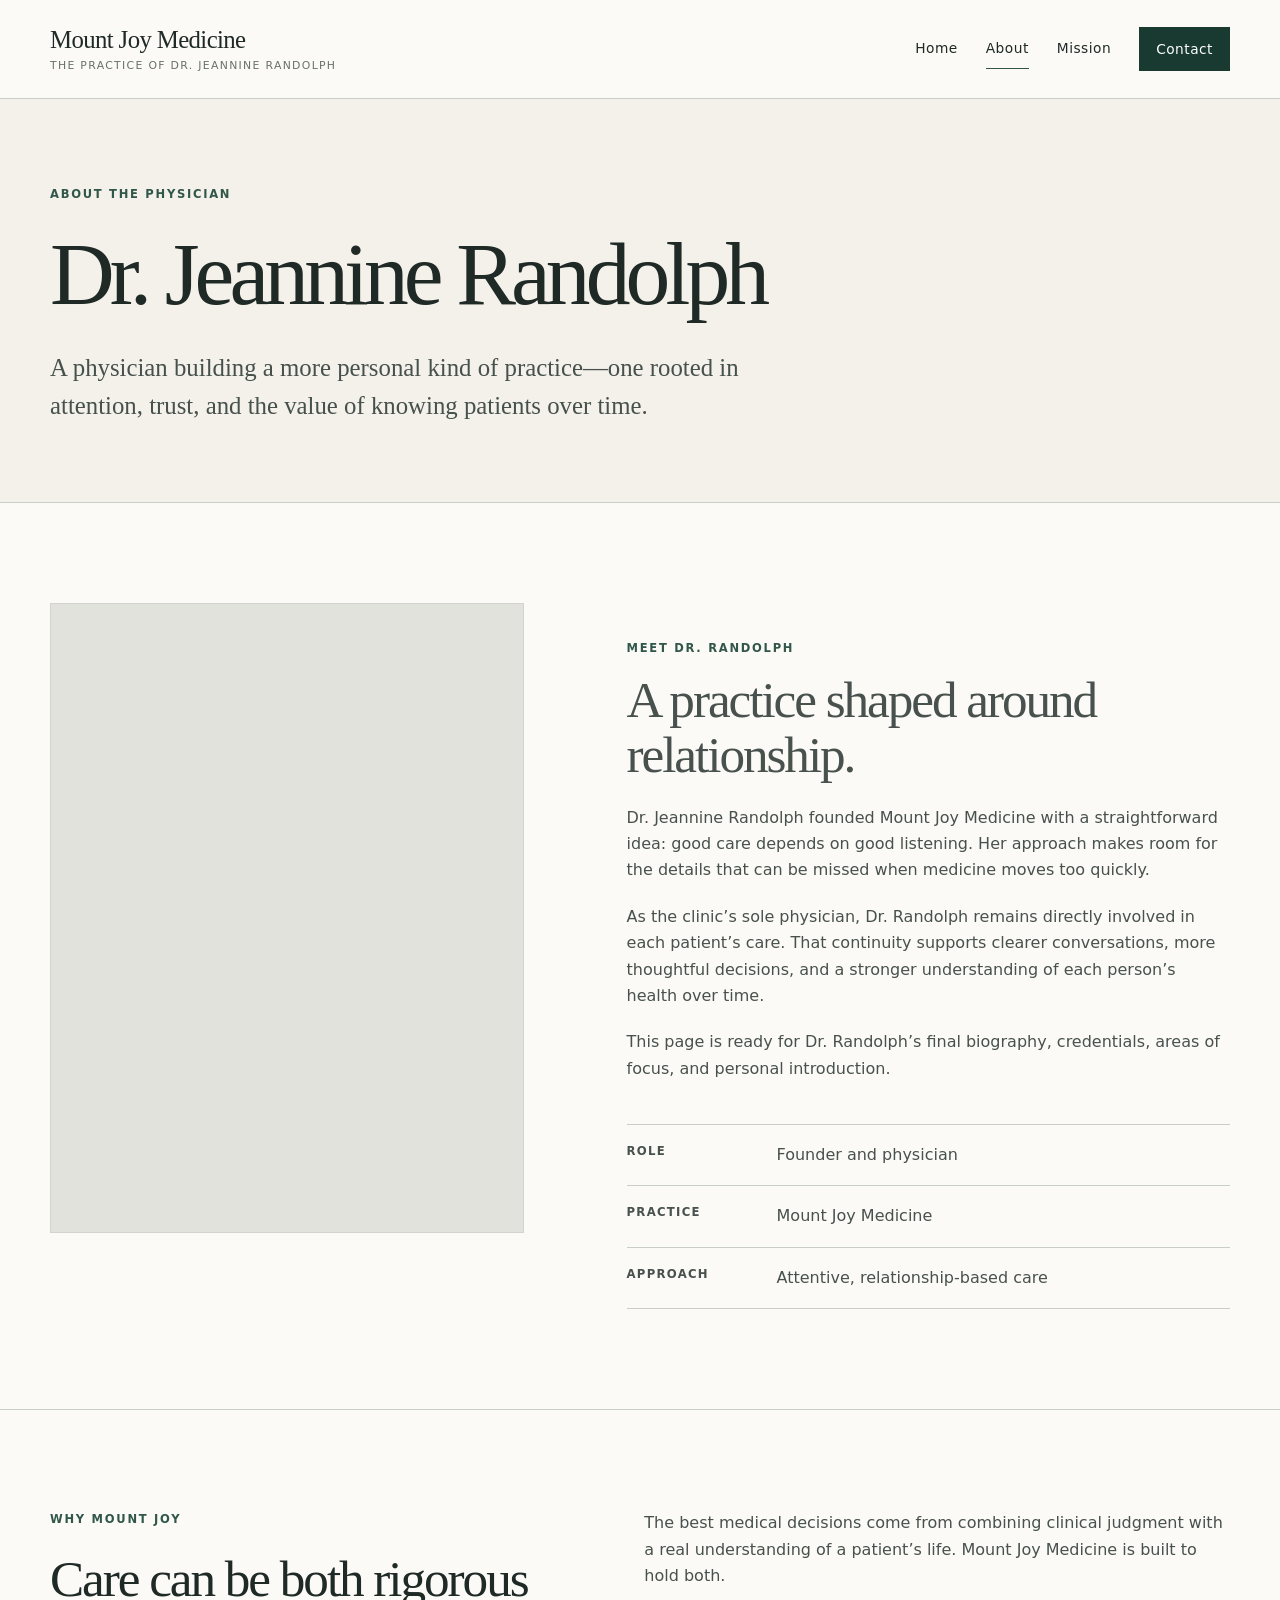
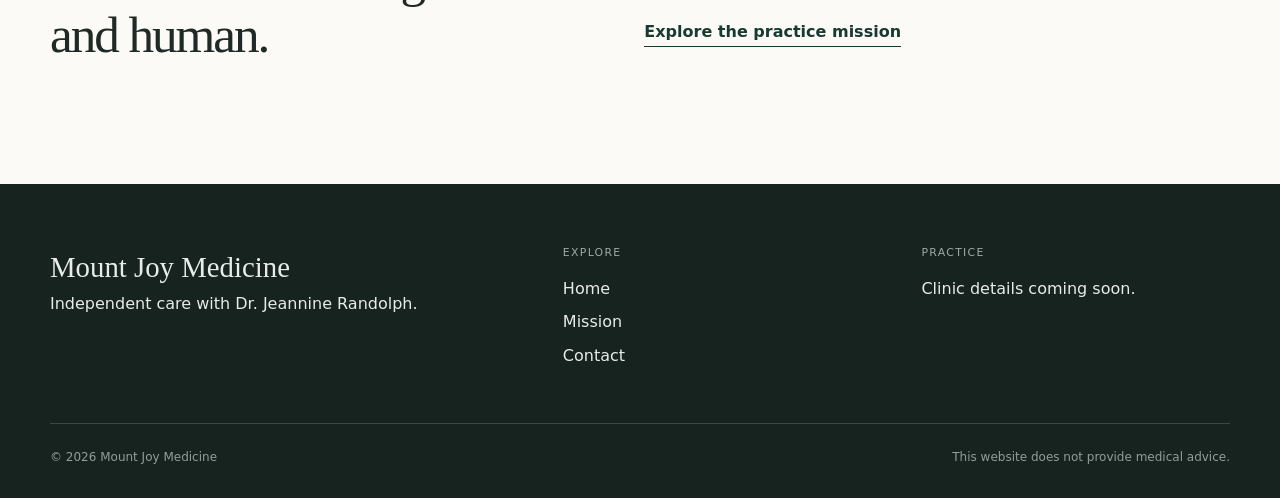
==== about.html @ 2fd11058 "Build Mount Joy Medicine website" ====
<!doctype html>
<html lang="en">
<head>
  <meta charset="utf-8">
  <meta name="viewport" content="width=device-width, initial-scale=1">
  <meta name="description" content="Meet Dr. Jeannine Randolph, founder and physician at Mount Joy Medicine.">
  <title>About Dr. Jeannine Randolph | Mount Joy Medicine</title>
  <link rel="stylesheet" href="styles.css">
</head>
<body>
  <a class="skip-link" href="#main">Skip to content</a>
  <header class="site-header">
    <div class="container header-inner">
      <a class="brand" href="index.html" aria-label="Mount Joy Medicine home"><span class="brand-name">Mount Joy Medicine</span><span class="brand-note">The practice of Dr. Jeannine Randolph</span></a>
      <nav class="site-nav" aria-label="Primary navigation"><a href="index.html">Home</a><a href="about.html" aria-current="page">About</a><a href="mission.html">Mission</a><a class="nav-contact" href="contact.html">Contact</a></nav>
    </div>
  </header>

  <main id="main">
    <section class="page-hero">
      <div class="container">
        <p class="eyebrow">About the physician</p>
        <h1>Dr. Jeannine Randolph</h1>
        <p class="lead">A physician building a more personal kind of practice—one rooted in attention, trust, and the value of knowing patients over time.</p>
      </div>
    </section>

    <section class="section">
      <div class="container profile-grid">
        <!-- Reserved for a future portrait of Dr. Randolph. -->
        <div class="media-blank portrait" role="img" aria-label="Future portrait of Dr. Jeannine Randolph"></div>
        <div class="profile-copy body-copy">
          <p class="eyebrow">Meet Dr. Randolph</p>
          <h2>A practice shaped around relationship.</h2>
          <p>Dr. Jeannine Randolph founded Mount Joy Medicine with a straightforward idea: good care depends on good listening. Her approach makes room for the details that can be missed when medicine moves too quickly.</p>
          <p>As the clinic’s sole physician, Dr. Randolph remains directly involved in each patient’s care. That continuity supports clearer conversations, more thoughtful decisions, and a stronger understanding of each person’s health over time.</p>
          <p>This page is ready for Dr. Randolph’s final biography, credentials, areas of focus, and personal introduction.</p>
          <ul class="detail-list">
            <li><strong>Role</strong><span>Founder and physician</span></li>
            <li><strong>Practice</strong><span>Mount Joy Medicine</span></li>
            <li><strong>Approach</strong><span>Attentive, relationship-based care</span></li>
          </ul>
        </div>
      </div>
    </section>

    <section class="section section-rule">
      <div class="container intro-grid">
        <div><p class="eyebrow">Why Mount Joy</p><h2>Care can be both rigorous and human.</h2></div>
        <div class="body-copy"><p>The best medical decisions come from combining clinical judgment with a real understanding of a patient’s life. Mount Joy Medicine is built to hold both.</p><a class="text-link" href="mission.html">Explore the practice mission</a></div>
      </div>
    </section>
  </main>

  <footer class="site-footer">
    <div class="container"><div class="footer-grid"><div><div class="footer-brand">Mount Joy Medicine</div><p>Independent care with Dr. Jeannine Randolph.</p></div><div><p class="footer-heading">Explore</p><div class="footer-links"><a href="index.html">Home</a><a href="mission.html">Mission</a><a href="contact.html">Contact</a></div></div><div><p class="footer-heading">Practice</p><p>Clinic details coming soon.</p></div></div><div class="footer-meta"><span>&copy; <span data-year></span> Mount Joy Medicine</span><span>This website does not provide medical advice.</span></div></div>
  </footer>
  <script src="script.js"></script>
</body>
</html>
---- styles.css ----
:root {
  --paper: #f4f1ea;
  --paper-light: #fbfaf7;
  --ink: #1f2926;
  --muted: #69716d;
  --line: #c9cec8;
  --green: #31564a;
  --green-dark: #183a31;
  --clay: #b36f52;
  --max: 1180px;
}

* { box-sizing: border-box; }
html { scroll-behavior: smooth; }
body {
  margin: 0;
  color: var(--ink);
  background: var(--paper-light);
  font-family: Inter, ui-sans-serif, system-ui, -apple-system, BlinkMacSystemFont, "Segoe UI", sans-serif;
  font-size: 16px;
  line-height: 1.65;
}

a { color: inherit; }
img { display: block; max-width: 100%; }
.container { width: min(calc(100% - 40px), var(--max)); margin-inline: auto; }
.skip-link { position: fixed; top: 12px; left: 12px; z-index: 20; padding: 8px 12px; background: white; transform: translateY(-160%); }
.skip-link:focus { transform: translateY(0); }

.site-header { background: var(--paper-light); border-bottom: 1px solid var(--line); }
.header-inner { min-height: 98px; display: flex; align-items: center; justify-content: space-between; gap: 36px; }
.brand { text-decoration: none; display: inline-flex; flex-direction: column; line-height: 1.1; }
.brand-name { font-family: Georgia, "Times New Roman", serif; font-size: 1.55rem; letter-spacing: -0.025em; }
.brand-note { margin-top: 7px; color: var(--muted); font-size: .68rem; letter-spacing: .12em; text-transform: uppercase; }
.site-nav { display: flex; align-items: center; gap: 28px; }
.site-nav a { font-size: .86rem; letter-spacing: .035em; text-decoration: none; padding-block: 8px; border-bottom: 1px solid transparent; }
.site-nav a:hover, .site-nav a[aria-current="page"] { border-color: var(--green); }
.site-nav .nav-contact { padding: 10px 16px; color: white; background: var(--green-dark); border: 1px solid var(--green-dark); }

h1, h2, h3, p { margin-top: 0; }
h1, h2, h3 { font-family: Georgia, "Times New Roman", serif; font-weight: 400; line-height: 1.08; }
h1 { max-width: 820px; margin-bottom: 26px; font-size: clamp(3rem, 7vw, 6.3rem); letter-spacing: -.055em; }
h2 { margin-bottom: 22px; font-size: clamp(2.15rem, 4vw, 4rem); letter-spacing: -.04em; }
h3 { margin-bottom: 12px; font-size: 1.45rem; }
.eyebrow { margin-bottom: 22px; color: var(--green); font-size: .72rem; font-weight: 700; letter-spacing: .15em; text-transform: uppercase; }
.lead { max-width: 700px; color: #46504c; font-family: Georgia, "Times New Roman", serif; font-size: clamp(1.18rem, 2vw, 1.55rem); line-height: 1.55; }
.text-link { display: inline-block; margin-top: 10px; color: var(--green-dark); font-weight: 650; text-decoration: none; border-bottom: 1px solid currentColor; }

.hero { padding: 70px 0 88px; background: var(--paper); }
.hero-grid { display: grid; grid-template-columns: minmax(0, 1.03fr) minmax(320px, .97fr); gap: clamp(42px, 7vw, 100px); align-items: center; }
.hero-copy { padding-block: 36px; }
.hero-copy h1 { font-size: clamp(3.5rem, 7vw, 6.8rem); }
.hero-actions { display: flex; flex-wrap: wrap; gap: 14px; margin-top: 36px; }
.button { display: inline-block; padding: 13px 20px; color: white; background: var(--green-dark); border: 1px solid var(--green-dark); text-decoration: none; font-size: .87rem; font-weight: 650; letter-spacing: .03em; }
.button.secondary { color: var(--green-dark); background: transparent; }
.media-blank { min-height: 560px; background: #e1e2dc; border: 1px solid #d2d4ce; }
.media-blank.portrait { min-height: 630px; }
.media-blank.wide { min-height: 360px; }

.section { padding: 100px 0; }
.section-rule { border-top: 1px solid var(--line); }
.section-head { display: grid; grid-template-columns: .7fr 1.3fr; gap: 40px; margin-bottom: 56px; }
.section-head .eyebrow { padding-top: 10px; }
.intro-grid { display: grid; grid-template-columns: .9fr 1.1fr; gap: clamp(50px, 9vw, 130px); align-items: start; }
.body-copy { max-width: 640px; color: #48514d; }
.body-copy p { margin-bottom: 1.25em; }
.care-list { display: grid; grid-template-columns: repeat(3, 1fr); border-top: 1px solid var(--line); }
.care-item { min-height: 240px; padding: 34px 34px 26px 0; border-bottom: 1px solid var(--line); }
.care-item + .care-item { padding-left: 34px; border-left: 1px solid var(--line); }
.care-number { display: block; margin-bottom: 62px; color: var(--clay); font-family: Georgia, serif; font-size: .9rem; }
.care-item p { color: var(--muted); font-size: .92rem; }
.statement-band { padding: 82px 0; color: white; background: var(--green-dark); }
.statement-band blockquote { max-width: 980px; margin: 0; font-family: Georgia, serif; font-size: clamp(2rem, 4.5vw, 4.25rem); line-height: 1.16; letter-spacing: -.035em; }

.page-hero { padding: 86px 0 76px; background: var(--paper); border-bottom: 1px solid var(--line); }
.page-hero .lead { margin-bottom: 0; }
.profile-grid { display: grid; grid-template-columns: .88fr 1.12fr; gap: clamp(52px, 8vw, 110px); align-items: start; }
.profile-copy { padding-top: 36px; }
.detail-list { margin: 42px 0 0; padding: 0; list-style: none; border-top: 1px solid var(--line); }
.detail-list li { display: grid; grid-template-columns: 130px 1fr; gap: 20px; padding: 17px 0; border-bottom: 1px solid var(--line); }
.detail-list strong { font-size: .73rem; letter-spacing: .11em; text-transform: uppercase; }
.principles { display: grid; grid-template-columns: repeat(2, 1fr); gap: 0 70px; counter-reset: principle; }
.principle { position: relative; padding: 34px 0 46px 54px; border-top: 1px solid var(--line); counter-increment: principle; }
.principle::before { content: "0" counter(principle); position: absolute; left: 0; top: 38px; color: var(--clay); font-family: Georgia, serif; }
.mission-line { max-width: 990px; margin: 0; font-family: Georgia, serif; font-size: clamp(2.6rem, 5.8vw, 5.5rem); line-height: 1.08; letter-spacing: -.045em; }

.contact-grid { display: grid; grid-template-columns: .78fr 1.22fr; gap: clamp(60px, 10vw, 140px); }
.contact-panel { padding: 34px 0; border-top: 1px solid var(--line); border-bottom: 1px solid var(--line); }
.contact-panel p { color: var(--muted); }
.contact-card { align-self: start; padding: clamp(34px, 5vw, 62px); color: var(--paper-light); background: var(--green-dark); }
.contact-card .eyebrow { color: #b7c8c1; }
.contact-card h2 { margin-bottom: 40px; }
.contact-method { padding: 21px 0; border-top: 1px solid rgba(255, 255, 255, .28); }
.contact-method:last-of-type { border-bottom: 1px solid rgba(255, 255, 255, .28); }
.contact-label { display: block; margin-bottom: 6px; color: #b7c8c1; font-size: .68rem; font-weight: 700; letter-spacing: .12em; text-transform: uppercase; }
.contact-method a { color: white; font-family: Georgia, "Times New Roman", serif; font-size: clamp(1.25rem, 2.5vw, 1.85rem); text-decoration-thickness: 1px; text-underline-offset: 5px; overflow-wrap: anywhere; }
.contact-caution { margin: 32px 0 0; color: #c8d1cd; font-size: .82rem; }
.contact-caution strong { color: white; }
.contact-form { display: grid; grid-template-columns: 1fr 1fr; gap: 22px; }
.field { display: flex; flex-direction: column; gap: 7px; }
.field.full { grid-column: 1 / -1; }
label { font-size: .75rem; font-weight: 700; letter-spacing: .08em; text-transform: uppercase; }
input, textarea { width: 100%; padding: 13px 2px; color: var(--ink); background: transparent; border: 0; border-bottom: 1px solid #929a95; border-radius: 0; font: inherit; }
textarea { min-height: 120px; resize: vertical; }
input:focus, textarea:focus { outline: 2px solid transparent; border-color: var(--green-dark); box-shadow: 0 1px 0 var(--green-dark); }
.form-note { grid-column: 1 / -1; color: var(--muted); font-size: .8rem; }
.form-status { min-height: 26px; color: var(--green-dark); font-weight: 650; }

.site-footer { padding: 60px 0 30px; color: #e7ece8; background: #16231f; }
.footer-grid { display: grid; grid-template-columns: 1.2fr .8fr .8fr; gap: 50px; padding-bottom: 54px; }
.footer-brand { font-family: Georgia, serif; font-size: 1.8rem; }
.footer-heading { margin-bottom: 14px; color: #9eaaa4; font-size: .68rem; letter-spacing: .12em; text-transform: uppercase; }
.footer-links { display: flex; flex-direction: column; align-items: flex-start; gap: 7px; }
.footer-links a { color: inherit; text-decoration: none; }
.footer-meta { display: flex; justify-content: space-between; gap: 20px; padding-top: 24px; color: #929e98; border-top: 1px solid #3b4943; font-size: .75rem; }

@media (max-width: 820px) {
  .header-inner { padding: 24px 0; align-items: flex-start; flex-direction: column; gap: 20px; }
  .site-nav { width: 100%; gap: 18px; overflow-x: auto; padding-bottom: 3px; }
  .site-nav .nav-contact { margin-left: auto; }
  .hero-grid, .section-head, .intro-grid, .profile-grid, .contact-grid { grid-template-columns: 1fr; }
  .hero { padding-top: 34px; }
  .hero-copy { padding-bottom: 0; }
  .media-blank, .media-blank.portrait { min-height: 450px; }
  .care-list { grid-template-columns: 1fr; }
  .care-item, .care-item + .care-item { min-height: 0; padding: 28px 0; border-left: 0; }
  .care-number { margin-bottom: 26px; }
  .principles { grid-template-columns: 1fr; }
  .footer-grid { grid-template-columns: 1fr 1fr; }
  .footer-grid > :first-child { grid-column: 1 / -1; }
}

@media (max-width: 540px) {
  .container { width: min(calc(100% - 28px), var(--max)); }
  .site-nav { flex-wrap: wrap; overflow: visible; }
  .site-nav .nav-contact { margin-left: 0; }
  .section { padding: 72px 0; }
  .page-hero { padding: 66px 0 60px; }
  .media-blank, .media-blank.portrait { min-height: 350px; }
  .contact-form, .footer-grid { grid-template-columns: 1fr; }
  .footer-grid > :first-child { grid-column: auto; }
  .footer-meta { flex-direction: column; }
}

@media (prefers-reduced-motion: reduce) { html { scroll-behavior: auto; } }
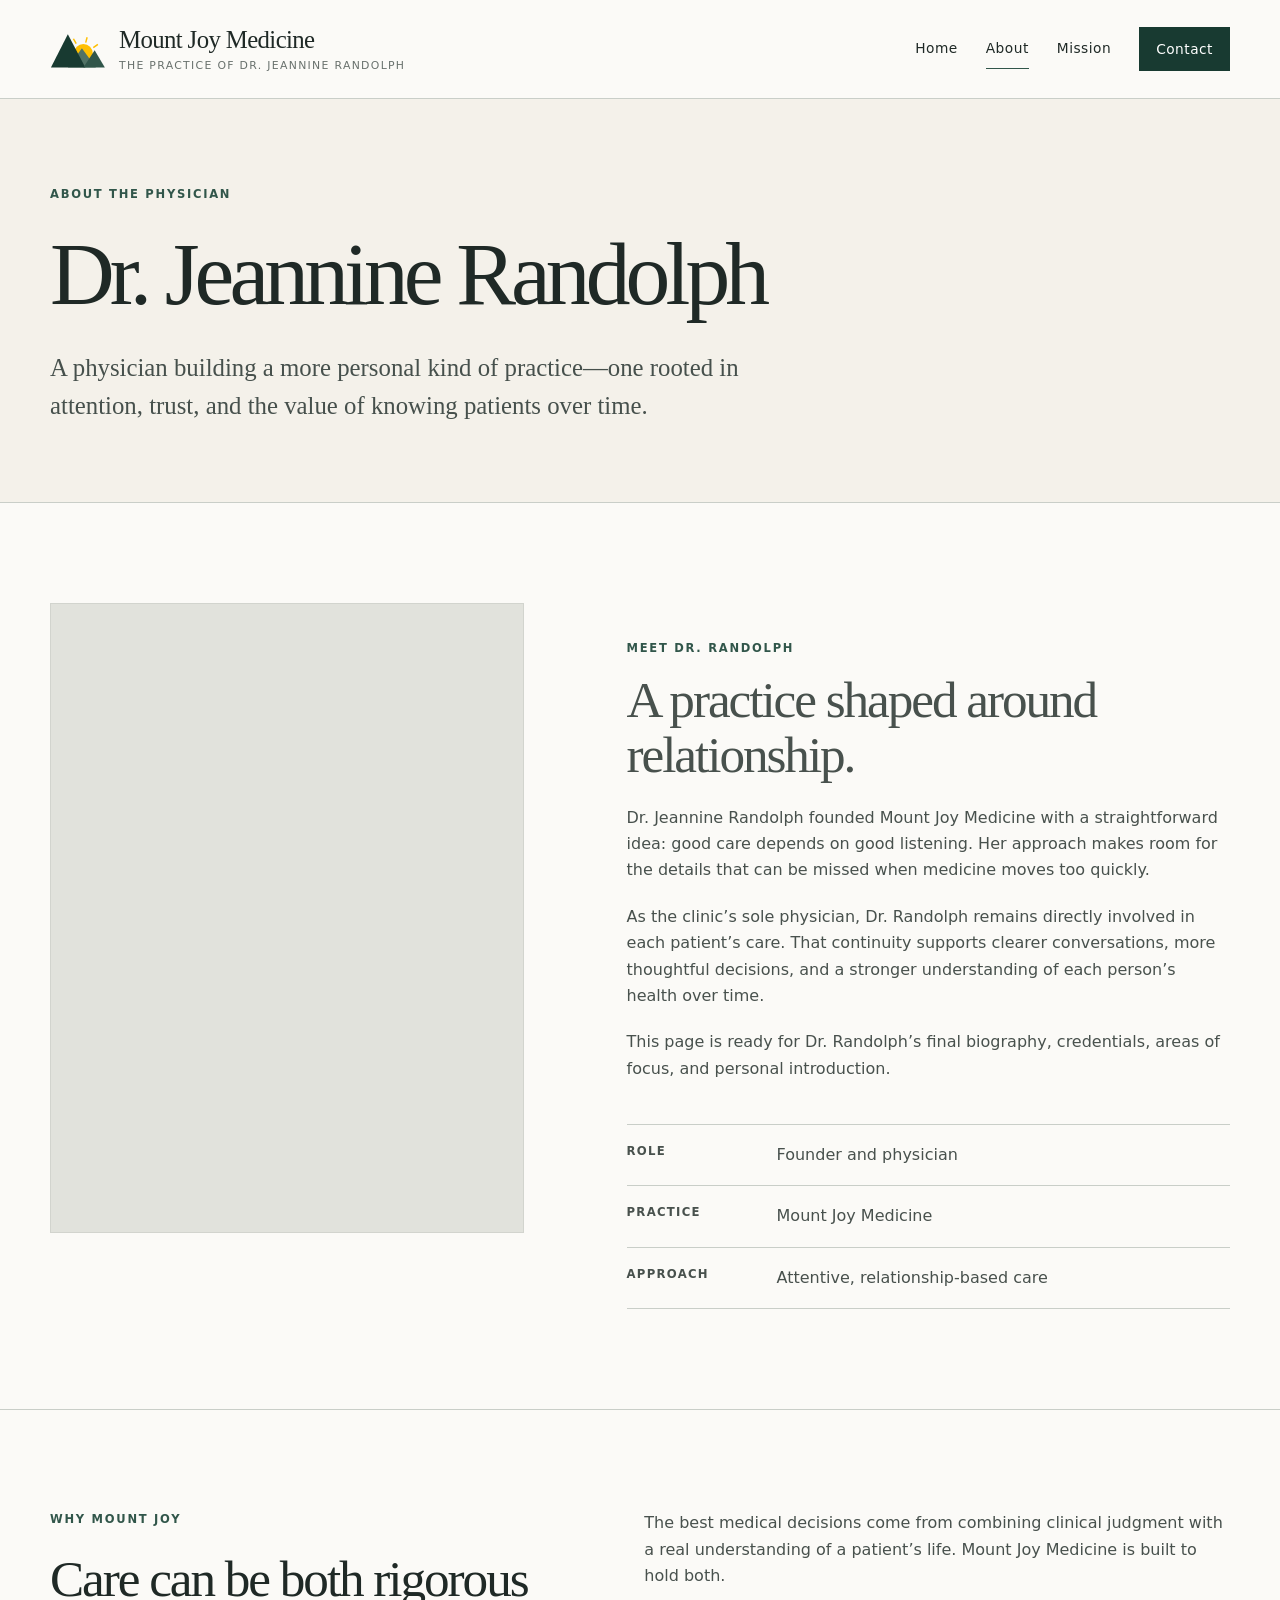
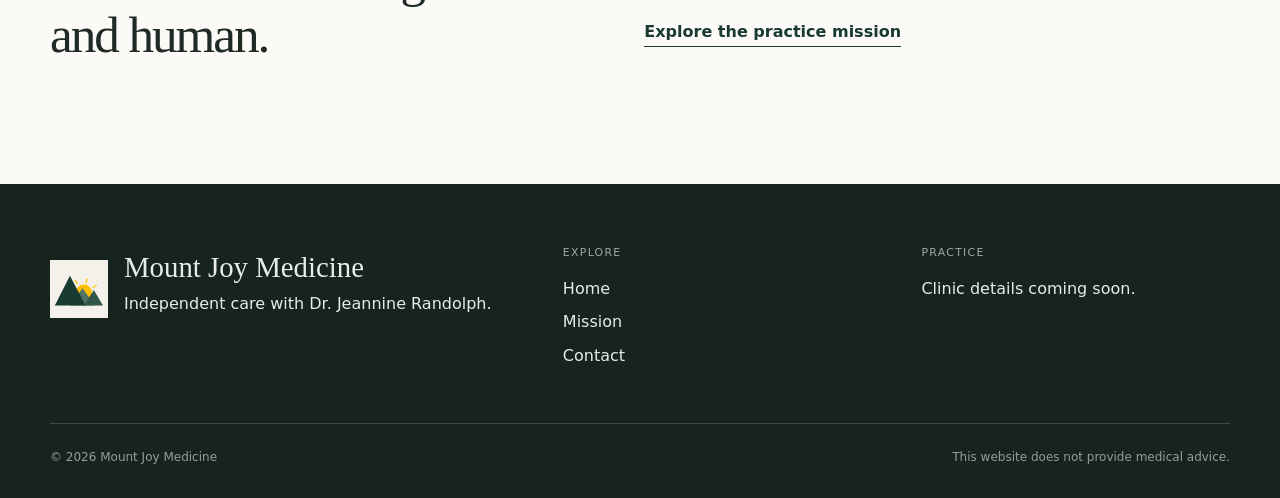
==== commit 409bd3dd: "Add Mount Joy Medicine brand icon" ====
--- a/about.html
+++ b/about.html
@@ -5,13 +5,14 @@
   <meta name="viewport" content="width=device-width, initial-scale=1">
   <meta name="description" content="Meet Dr. Jeannine Randolph, founder and physician at Mount Joy Medicine.">
   <title>About Dr. Jeannine Randolph | Mount Joy Medicine</title>
+  <link rel="icon" href="assets/mount-joy-icon.svg" type="image/svg+xml">
   <link rel="stylesheet" href="styles.css">
 </head>
 <body>
   <a class="skip-link" href="#main">Skip to content</a>
   <header class="site-header">
     <div class="container header-inner">
-      <a class="brand" href="index.html" aria-label="Mount Joy Medicine home"><span class="brand-name">Mount Joy Medicine</span><span class="brand-note">The practice of Dr. Jeannine Randolph</span></a>
+      <a class="brand" href="index.html" aria-label="Mount Joy Medicine home"><img class="brand-mark" src="assets/mount-joy-icon.svg" alt=""><span class="brand-copy"><span class="brand-name">Mount Joy Medicine</span><span class="brand-note">The practice of Dr. Jeannine Randolph</span></span></a>
       <nav class="site-nav" aria-label="Primary navigation"><a href="index.html">Home</a><a href="about.html" aria-current="page">About</a><a href="mission.html">Mission</a><a class="nav-contact" href="contact.html">Contact</a></nav>
     </div>
   </header>
@@ -53,7 +54,7 @@
   </main>
 
   <footer class="site-footer">
-    <div class="container"><div class="footer-grid"><div><div class="footer-brand">Mount Joy Medicine</div><p>Independent care with Dr. Jeannine Randolph.</p></div><div><p class="footer-heading">Explore</p><div class="footer-links"><a href="index.html">Home</a><a href="mission.html">Mission</a><a href="contact.html">Contact</a></div></div><div><p class="footer-heading">Practice</p><p>Clinic details coming soon.</p></div></div><div class="footer-meta"><span>&copy; <span data-year></span> Mount Joy Medicine</span><span>This website does not provide medical advice.</span></div></div>
+    <div class="container"><div class="footer-grid"><div><div class="footer-brand-lockup"><img class="footer-mark" src="assets/mount-joy-icon.svg" alt=""><div><div class="footer-brand">Mount Joy Medicine</div><p>Independent care with Dr. Jeannine Randolph.</p></div></div></div><div><p class="footer-heading">Explore</p><div class="footer-links"><a href="index.html">Home</a><a href="mission.html">Mission</a><a href="contact.html">Contact</a></div></div><div><p class="footer-heading">Practice</p><p>Clinic details coming soon.</p></div></div><div class="footer-meta"><span>&copy; <span data-year></span> Mount Joy Medicine</span><span>This website does not provide medical advice.</span></div></div>
   </footer>
   <script src="script.js"></script>
 </body>
--- a/styles.css
+++ b/styles.css
@@ -29,7 +29,9 @@
 
 .site-header { background: var(--paper-light); border-bottom: 1px solid var(--line); }
 .header-inner { min-height: 98px; display: flex; align-items: center; justify-content: space-between; gap: 36px; }
-.brand { text-decoration: none; display: inline-flex; flex-direction: column; line-height: 1.1; }
+.brand { text-decoration: none; display: inline-flex; align-items: center; gap: 13px; line-height: 1.1; }
+.brand-mark { width: 56px; height: 56px; flex: 0 0 auto; object-fit: contain; }
+.brand-copy { display: inline-flex; flex-direction: column; }
 .brand-name { font-family: Georgia, "Times New Roman", serif; font-size: 1.55rem; letter-spacing: -0.025em; }
 .brand-note { margin-top: 7px; color: var(--muted); font-size: .68rem; letter-spacing: .12em; text-transform: uppercase; }
 .site-nav { display: flex; align-items: center; gap: 28px; }
@@ -109,6 +111,8 @@
 .site-footer { padding: 60px 0 30px; color: #e7ece8; background: #16231f; }
 .footer-grid { display: grid; grid-template-columns: 1.2fr .8fr .8fr; gap: 50px; padding-bottom: 54px; }
 .footer-brand { font-family: Georgia, serif; font-size: 1.8rem; }
+.footer-brand-lockup { display: flex; align-items: center; gap: 16px; }
+.footer-mark { width: 58px; height: 58px; padding: 4px; background: var(--paper); }
 .footer-heading { margin-bottom: 14px; color: #9eaaa4; font-size: .68rem; letter-spacing: .12em; text-transform: uppercase; }
 .footer-links { display: flex; flex-direction: column; align-items: flex-start; gap: 7px; }
 .footer-links a { color: inherit; text-decoration: none; }
@@ -134,6 +138,7 @@
   .container { width: min(calc(100% - 28px), var(--max)); }
   .site-nav { flex-wrap: wrap; overflow: visible; }
   .site-nav .nav-contact { margin-left: 0; }
+  .brand-mark { width: 48px; height: 48px; }
   .section { padding: 72px 0; }
   .page-hero { padding: 66px 0 60px; }
   .media-blank, .media-blank.portrait { min-height: 350px; }
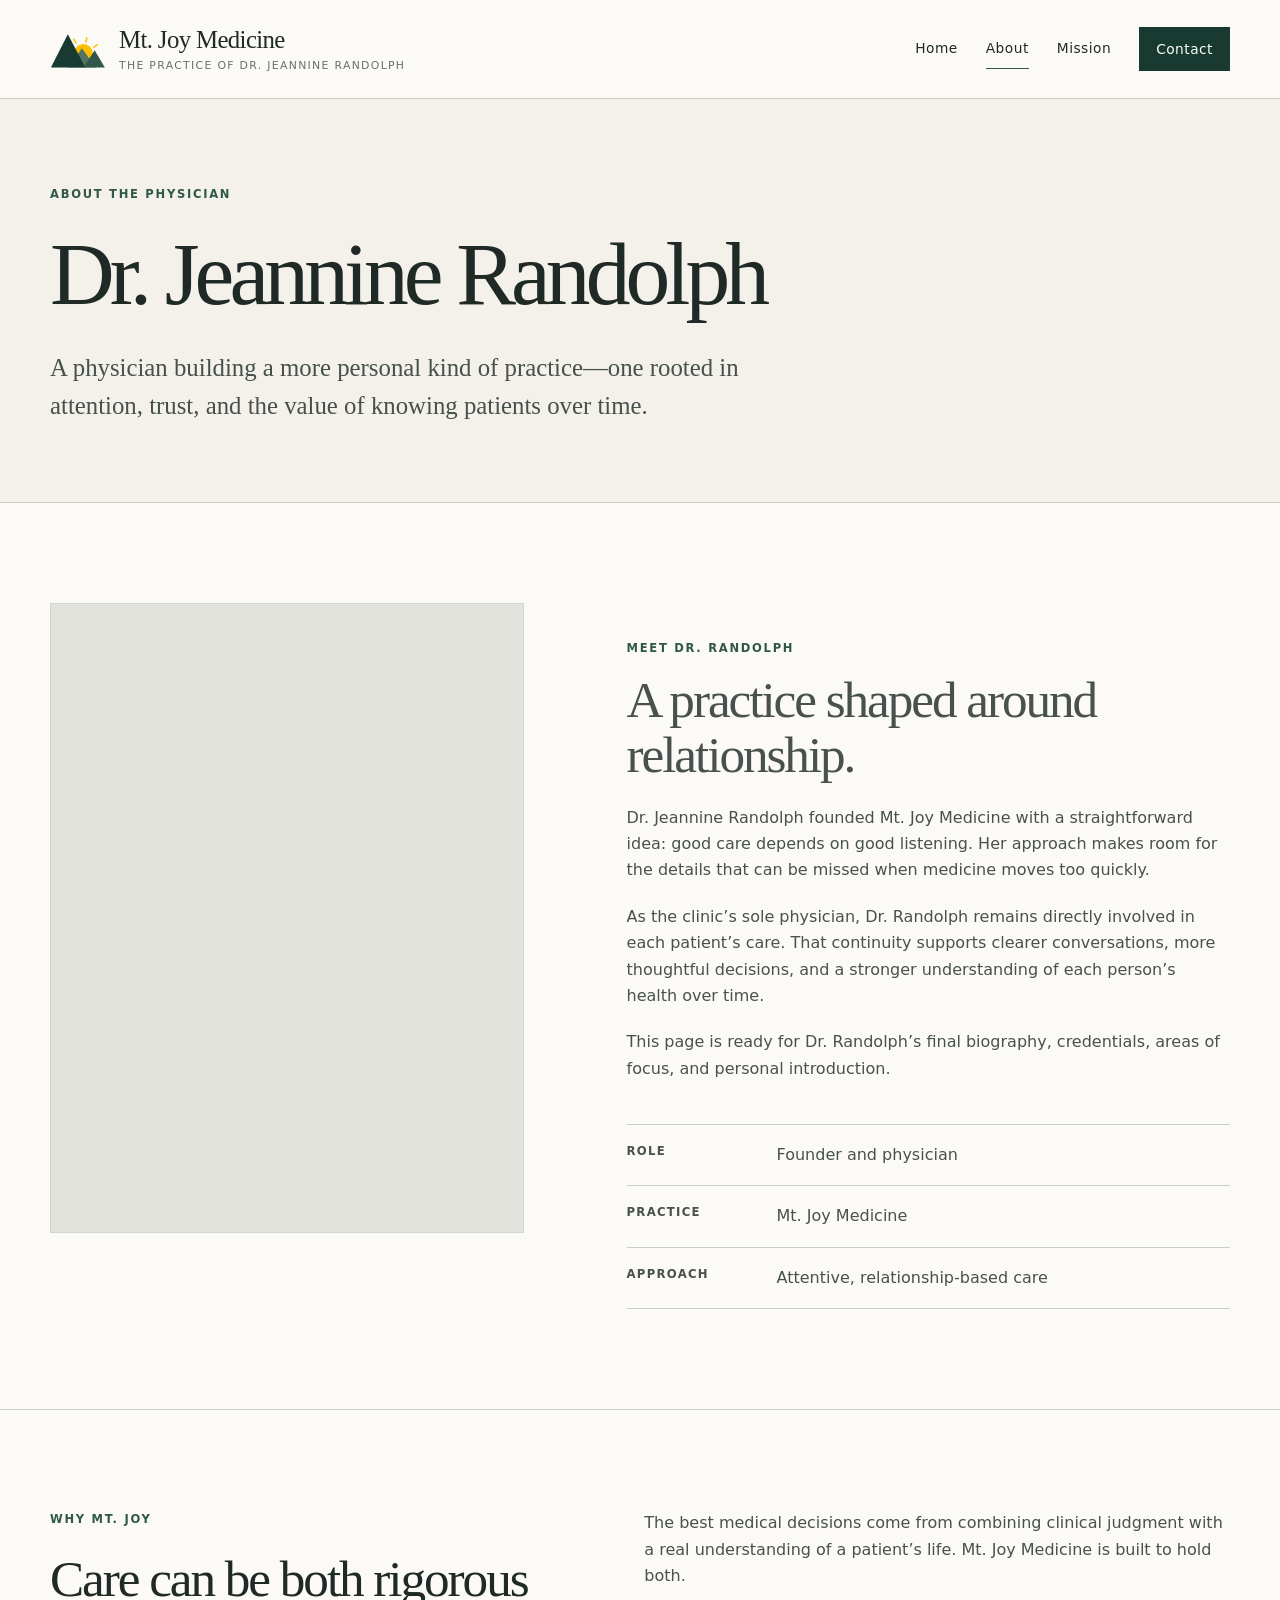
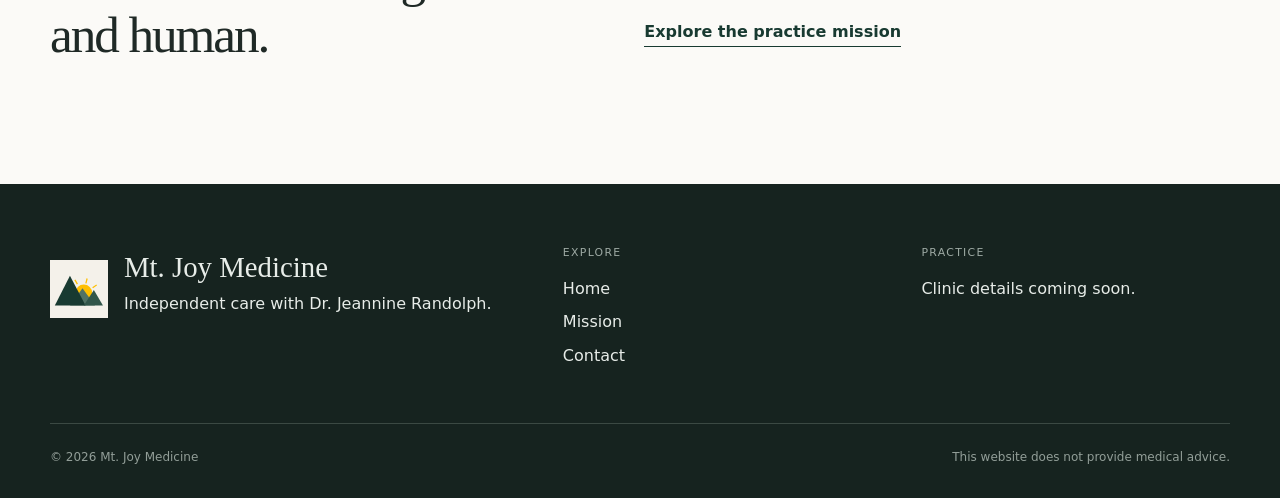
==== commit 1616bd99: "Update Mt. Joy branding" ====
--- a/about.html
+++ b/about.html
@@ -3,8 +3,8 @@
 <head>
   <meta charset="utf-8">
   <meta name="viewport" content="width=device-width, initial-scale=1">
-  <meta name="description" content="Meet Dr. Jeannine Randolph, founder and physician at Mount Joy Medicine.">
-  <title>About Dr. Jeannine Randolph | Mount Joy Medicine</title>
+  <meta name="description" content="Meet Dr. Jeannine Randolph, founder and physician at Mt. Joy Medicine.">
+  <title>About Dr. Jeannine Randolph | Mt. Joy Medicine</title>
   <link rel="icon" href="assets/mount-joy-icon.svg" type="image/svg+xml">
   <link rel="stylesheet" href="styles.css">
 </head>
@@ -12,8 +12,8 @@
   <a class="skip-link" href="#main">Skip to content</a>
   <header class="site-header">
     <div class="container header-inner">
-      <a class="brand" href="index.html" aria-label="Mount Joy Medicine home"><img class="brand-mark" src="assets/mount-joy-icon.svg" alt=""><span class="brand-copy"><span class="brand-name">Mount Joy Medicine</span><span class="brand-note">The practice of Dr. Jeannine Randolph</span></span></a>
-      <nav class="site-nav" aria-label="Primary navigation"><a href="index.html">Home</a><a href="about.html" aria-current="page">About</a><a href="mission.html">Mission</a><a class="nav-contact" href="contact.html">Contact</a></nav>
+      <a class="brand" href="home.html" aria-label="Mt. Joy Medicine home"><img class="brand-mark" src="assets/mount-joy-icon.svg" alt=""><span class="brand-copy"><span class="brand-name">Mt. Joy Medicine</span><span class="brand-note">The practice of Dr. Jeannine Randolph</span></span></a>
+      <nav class="site-nav" aria-label="Primary navigation"><a href="home.html">Home</a><a href="about.html" aria-current="page">About</a><a href="mission.html">Mission</a><a class="nav-contact" href="contact.html">Contact</a></nav>
     </div>
   </header>
 
@@ -33,12 +33,12 @@
         <div class="profile-copy body-copy">
           <p class="eyebrow">Meet Dr. Randolph</p>
           <h2>A practice shaped around relationship.</h2>
-          <p>Dr. Jeannine Randolph founded Mount Joy Medicine with a straightforward idea: good care depends on good listening. Her approach makes room for the details that can be missed when medicine moves too quickly.</p>
+          <p>Dr. Jeannine Randolph founded Mt. Joy Medicine with a straightforward idea: good care depends on good listening. Her approach makes room for the details that can be missed when medicine moves too quickly.</p>
           <p>As the clinic’s sole physician, Dr. Randolph remains directly involved in each patient’s care. That continuity supports clearer conversations, more thoughtful decisions, and a stronger understanding of each person’s health over time.</p>
           <p>This page is ready for Dr. Randolph’s final biography, credentials, areas of focus, and personal introduction.</p>
           <ul class="detail-list">
             <li><strong>Role</strong><span>Founder and physician</span></li>
-            <li><strong>Practice</strong><span>Mount Joy Medicine</span></li>
+            <li><strong>Practice</strong><span>Mt. Joy Medicine</span></li>
             <li><strong>Approach</strong><span>Attentive, relationship-based care</span></li>
           </ul>
         </div>
@@ -47,14 +47,14 @@
 
     <section class="section section-rule">
       <div class="container intro-grid">
-        <div><p class="eyebrow">Why Mount Joy</p><h2>Care can be both rigorous and human.</h2></div>
-        <div class="body-copy"><p>The best medical decisions come from combining clinical judgment with a real understanding of a patient’s life. Mount Joy Medicine is built to hold both.</p><a class="text-link" href="mission.html">Explore the practice mission</a></div>
+        <div><p class="eyebrow">Why Mt. Joy</p><h2>Care can be both rigorous and human.</h2></div>
+        <div class="body-copy"><p>The best medical decisions come from combining clinical judgment with a real understanding of a patient’s life. Mt. Joy Medicine is built to hold both.</p><a class="text-link" href="mission.html">Explore the practice mission</a></div>
       </div>
     </section>
   </main>
 
   <footer class="site-footer">
-    <div class="container"><div class="footer-grid"><div><div class="footer-brand-lockup"><img class="footer-mark" src="assets/mount-joy-icon.svg" alt=""><div><div class="footer-brand">Mount Joy Medicine</div><p>Independent care with Dr. Jeannine Randolph.</p></div></div></div><div><p class="footer-heading">Explore</p><div class="footer-links"><a href="index.html">Home</a><a href="mission.html">Mission</a><a href="contact.html">Contact</a></div></div><div><p class="footer-heading">Practice</p><p>Clinic details coming soon.</p></div></div><div class="footer-meta"><span>&copy; <span data-year></span> Mount Joy Medicine</span><span>This website does not provide medical advice.</span></div></div>
+    <div class="container"><div class="footer-grid"><div><div class="footer-brand-lockup"><img class="footer-mark" src="assets/mount-joy-icon.svg" alt=""><div><div class="footer-brand">Mt. Joy Medicine</div><p>Independent care with Dr. Jeannine Randolph.</p></div></div></div><div><p class="footer-heading">Explore</p><div class="footer-links"><a href="home.html">Home</a><a href="mission.html">Mission</a><a href="contact.html">Contact</a></div></div><div><p class="footer-heading">Practice</p><p>Clinic details coming soon.</p></div></div><div class="footer-meta"><span>&copy; <span data-year></span> Mt. Joy Medicine</span><span>This website does not provide medical advice.</span></div></div>
   </footer>
   <script src="script.js"></script>
 </body>
--- a/styles.css
+++ b/styles.css
@@ -26,6 +26,28 @@
 .container { width: min(calc(100% - 40px), var(--max)); margin-inline: auto; }
 .skip-link { position: fixed; top: 12px; left: 12px; z-index: 20; padding: 8px 12px; background: white; transform: translateY(-160%); }
 .skip-link:focus { transform: translateY(0); }
+
+.notice-page { min-height: 100vh; display: flex; flex-direction: column; background: var(--paper); }
+.notice-header { border-bottom: 1px solid var(--line); background: var(--paper-light); }
+.notice-header-inner { min-height: 90px; display: flex; align-items: center; justify-content: flex-start; gap: 14px; font-family: Georgia, "Times New Roman", serif; font-size: 1.35rem; }
+.notice-mark { width: 54px; height: 54px; max-width: 54px; flex: 0 0 54px; object-fit: contain; }
+.notice-main { flex: 1; display: flex; }
+.notice-layout { flex: 1; display: flex; flex-direction: column; padding-top: clamp(64px, 9vh, 110px); padding-bottom: 34px; }
+.notice-content { width: min(100%, 920px); padding-left: clamp(24px, 5vw, 72px); border-left: 2px solid var(--clay); }
+.notice-content h1 { max-width: 900px; margin-bottom: 14px; font-size: clamp(2.7rem, 6vw, 5.6rem); }
+.notice-specialties { margin-bottom: clamp(44px, 7vh, 76px); color: var(--green); font-family: Georgia, "Times New Roman", serif; font-size: clamp(1.2rem, 2.2vw, 1.65rem); }
+.notice-copy { max-width: 780px; color: #39433f; font-family: Georgia, "Times New Roman", serif; font-size: clamp(1.15rem, 2.25vw, 1.65rem); line-height: 1.55; }
+.notice-copy p { margin-bottom: 1.15em; }
+.notice-closing { margin: clamp(42px, 7vh, 72px) 0 0; color: var(--green-dark); font-size: .83rem; font-weight: 750; letter-spacing: .16em; }
+.notice-subscribe { max-width: 780px; margin-top: clamp(34px, 5vh, 52px); text-align: center; }
+.notice-subscribe p { margin-bottom: 16px; color: var(--green); font-family: Georgia, "Times New Roman", serif; font-size: clamp(1.2rem, 2vw, 1.5rem); }
+.notice-subscribe-button { display: inline-block; padding: 14px 24px; color: white; background: var(--green-dark); border: 1px solid var(--green-dark); text-decoration: none; font-size: .88rem; font-weight: 700; letter-spacing: .04em; transition: background-color .2s ease, border-color .2s ease, transform .2s ease; }
+.notice-subscribe-button:hover { background: var(--green); border-color: var(--green); transform: translateY(-1px); }
+.notice-subscribe-button:focus-visible { outline: 3px solid var(--clay); outline-offset: 3px; }
+
+@media (min-width: 821px) {
+  .notice-mark { width: 40px; height: 40px; max-width: 40px; flex-basis: 40px; }
+}
 
 .site-header { background: var(--paper-light); border-bottom: 1px solid var(--line); }
 .header-inner { min-height: 98px; display: flex; align-items: center; justify-content: space-between; gap: 36px; }
@@ -139,6 +161,8 @@
   .site-nav { flex-wrap: wrap; overflow: visible; }
   .site-nav .nav-contact { margin-left: 0; }
   .brand-mark { width: 48px; height: 48px; }
+  .notice-layout { padding-top: 48px; }
+  .notice-content { padding-left: 20px; }
   .section { padding: 72px 0; }
   .page-hero { padding: 66px 0 60px; }
   .media-blank, .media-blank.portrait { min-height: 350px; }
